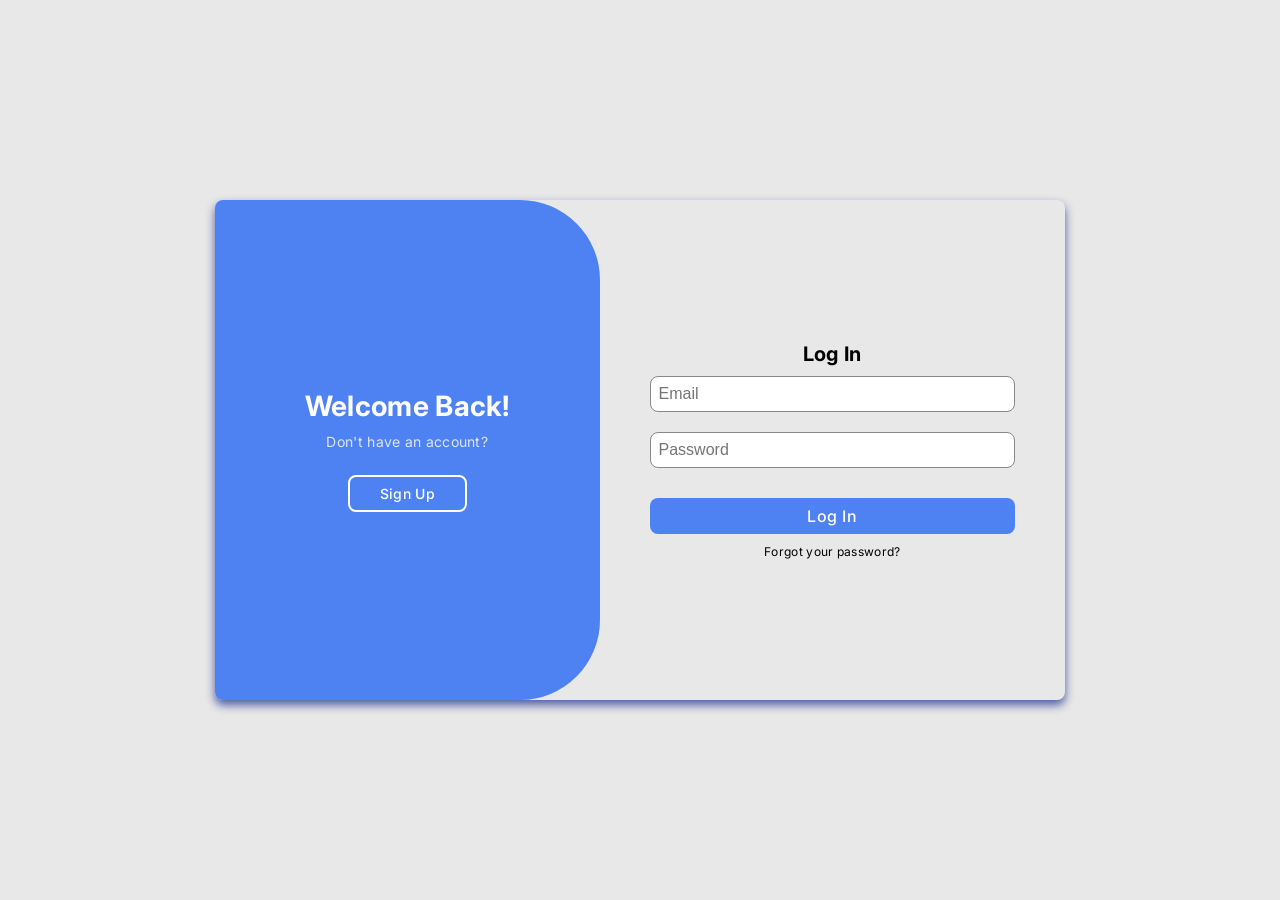
==== index.html @ c58253ab "feat: add login page and custom responsive scss Created a structured login view with dedicated style" ====
<!DOCTYPE html>
<html lang="en">
<head>
    <meta charset="UTF-8">
    <meta name="viewport" content="width=device-width, initial-scale=1.0">
    <title>10X CRM</title>
    <link rel="preconnect" href="https://fonts.googleapis.com">
    <link rel="preconnect" href="https://fonts.gstatic.com" crossorigin>
    <link href="https://fonts.googleapis.com/css2?family=Anton&family=Inter:ital,opsz,wght@0,14..32,100..900;1,14..32,100..900&family=Noto+Sans:ital,wght@0,100..900;1,100..900&family=Roboto+Mono:ital,wght@0,100..700;1,100..700&display=swap" rel="stylesheet">
    <link rel="stylesheet" href="css/style.css">
</head>
<body>
    <div class="login-container">
        <div class="signup-aside">
            <h2 class="aside-title">Welcome Back!</h2>
            <p class="aside-text">Don't have an account?</p>
            <a href="signup.html" class="register-btn">Sign Up</a>
        </div>

        <div class="login-main">
            <h1 class="login-title">Log In</h1>
            <form class="login">
                <input type="email" name="email" placeholder="Email" required>
                <input type="password" name="password" placeholder="Password" required>
                <button class="login-button" type="submit">Log In</button>
            </form>
            <p class="forgot-password"><a href="#">Forgot your password?</a></p>
        </div>
    </div>
</body>
</html>
---- css/style.css ----
html {
  font-size: 62.5%;
}

* {
  margin: 0;
  padding: 0;
  box-sizing: border-box;
}

a {
  text-decoration: none;
  color: inherit;
}

li {
  list-style: none;
}

body, button {
  font-family: "Inter", sans-serif;
  letter-spacing: 0.03em;
}

.login-title {
  font-size: 2rem;
  font-weight: 700;
}

body {
  display: flex;
  justify-content: center;
  align-items: center;
  min-height: 100vh;
  background-color: #e8e8e8;
  padding: 2rem;
}

.login-container {
  display: flex;
  flex-direction: row;
  max-width: 85rem;
  min-height: 50rem;
  align-items: stretch;
  border-radius: 0.8rem;
  box-shadow: 0px 5px 10px 0px rgba(0, 24, 129, 0.674);
  background-color: #e8e8e8;
  width: 100%;
}

.signup-aside {
  background-color: #4e82f3;
  color: #ffffff;
  flex: 1;
  display: flex;
  flex-direction: column;
  justify-content: center;
  align-items: center;
  padding: 4rem;
  text-align: center;
  border-top-right-radius: 8rem;
  border-bottom-right-radius: 8rem;
  border-bottom-left-radius: 0.8rem;
  border-top-left-radius: 0.8rem;
}
.signup-aside .aside-title {
  font-size: 2.8rem;
  font-weight: 700;
  margin-bottom: 1rem;
}
.signup-aside .aside-text {
  font-size: 1.4rem;
  opacity: 0.8;
  margin-bottom: 2.5rem;
}
.signup-aside .register-btn {
  color: #ffffff;
  border: 2px solid #ffffff;
  padding: 0.8rem 3rem;
  border-radius: 0.8rem;
  font-size: 1.4rem;
  font-weight: 500;
  transition: all 0.3s ease;
}
.signup-aside .register-btn:hover {
  background-color: #ffffff;
  color: #4e82f3;
}

.login-main {
  flex: 1.2;
  display: flex;
  flex-direction: column;
  align-items: center;
  justify-content: center;
  padding: 5rem;
}

.login-title {
  color: #000000;
  margin-bottom: 1rem;
}

.login {
  display: flex;
  flex-direction: column;
  row-gap: 2rem;
  width: 100%;
}

.login-button {
  background-color: #4e82f3;
  color: #ffffff;
  border: none;
  border-radius: 0.8rem;
  padding: 0.8rem 1.2rem;
  margin: 1rem 0;
  font-size: 1.6rem;
  font-weight: 500;
  cursor: pointer;
}

.login-button:hover {
  opacity: 0.9;
}

input {
  padding: 0.8rem;
  border: 1px solid #898989;
  border-radius: 0.8rem;
  font-size: 1.6rem;
  width: 100%;
}

.forgot-password {
  color: #000000;
  font-size: clamp(0.996rem, 0.938rem + 0.236vw, 1.2rem);
  cursor: pointer;
}

@media (max-width: 1200px) {
  body {
    padding: 1rem;
  }
  .login-container {
    flex-direction: column;
    max-width: 450px;
    min-height: auto;
  }
  .signup-aside {
    border-radius: 0.8rem 0.8rem 0 0;
    padding: 4rem 2rem;
  }
  .login-main {
    padding: 4rem 2rem;
  }
}

/*# sourceMappingURL=style.css.map */
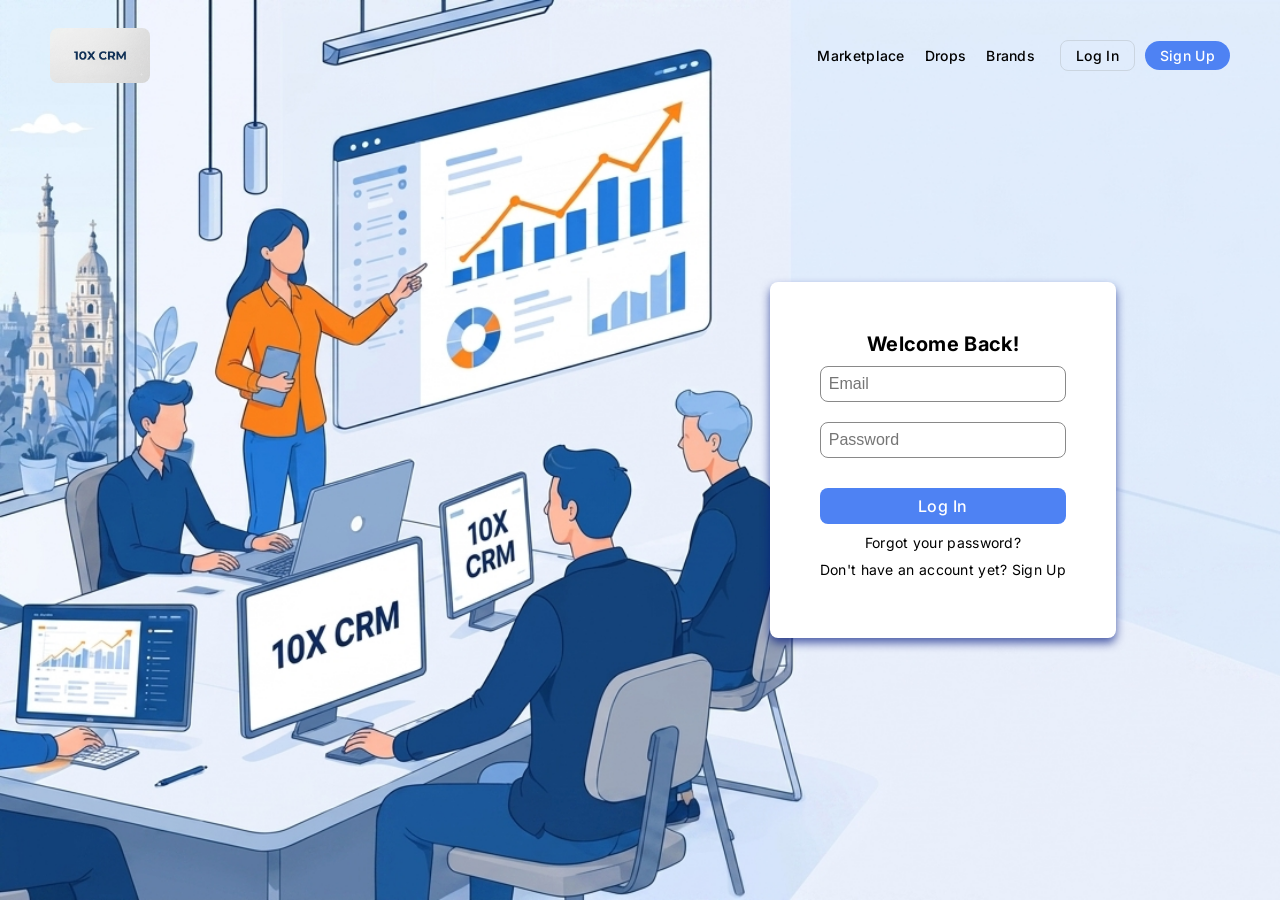
==== commit 5e8f1da5: "add background image, update login page styles, and refactor HTML structure for all three pages" ====
--- a/index.html
+++ b/index.html
@@ -10,22 +10,45 @@
     <link rel="stylesheet" href="css/style.css">
 </head>
 <body>
-    <div class="login-container">
-        <div class="signup-aside">
-            <h2 class="aside-title">Welcome Back!</h2>
-            <p class="aside-text">Don't have an account?</p>
-            <a href="signup.html" class="register-btn">Sign Up</a>
+
+    <!-- header section with logo and navigation menu -->
+
+    <header class="navbar">
+        <div class="nav-logo">
+            <a href="index.html">
+                <img src="assets/logo.png" alt="10X CRM Logo" class="logo">
+            </a>
         </div>
 
+        <nav class="nav-menu">
+            <ul class="nav-links">
+                <li><a href="#">Marketplace</a></li>
+                <li><a href="#">Drops</a></li>
+                <li><a href="#">Brands</a></li>
+            </ul>
+
+            <div class="nav-auth-buttons">
+                <a href="index.html" class="btn-login">Log In</a>
+                <a href="signup.html" class="btn-signup">Sign Up</a>
+            </div>
+        </nav>
+    </header>
+
+    <main class="main-content">
         <div class="login-main">
-            <h1 class="login-title">Log In</h1>
+            <h1 class="login-title">Welcome Back!</h1>
             <form class="login">
                 <input type="email" name="email" placeholder="Email" required>
                 <input type="password" name="password" placeholder="Password" required>
                 <button class="login-button" type="submit">Log In</button>
             </form>
-            <p class="forgot-password"><a href="#">Forgot your password?</a></p>
+            <p class="forgot-password">
+                <a href="forgot-password.html">Forgot your password?</a>
+            </p>
+            <p class="signup">
+                <a href="signup.html">Don't have an account yet? Sign Up</a>
+            </p>
         </div>
-    </div>
+    </main>
 </body>
 </html>
--- a/css/style.css
+++ b/css/style.css
@@ -28,75 +28,99 @@
 }
 
 body {
-  display: flex;
-  justify-content: center;
-  align-items: center;
   min-height: 100vh;
-  background-color: #e8e8e8;
+  background-color: #ffffff;
   padding: 2rem;
-}
-
-.login-container {
-  display: flex;
-  flex-direction: row;
-  max-width: 85rem;
-  min-height: 50rem;
-  align-items: stretch;
-  border-radius: 0.8rem;
-  box-shadow: 0px 5px 10px 0px rgba(0, 24, 129, 0.674);
-  background-color: #e8e8e8;
+  background-image: url("../assets/backgroundcrm.png");
+  background-repeat: no-repeat;
+  background-size: cover;
+}
+
+.logo {
+  width: 10rem;
+  border-radius: 0.8rem;
+  height: auto;
+  display: block;
+  margin-bottom: 0;
+}
+
+.navbar {
+  display: flex;
+  justify-content: space-between;
+  align-items: center;
   width: 100%;
-}
-
-.signup-aside {
+  padding: 0.8rem 3rem;
+}
+
+.nav-menu {
+  display: flex;
+  align-items: center;
+  gap: 2.5rem;
+}
+
+.nav-links {
+  display: flex;
+  align-items: center;
+  gap: 2rem;
+  margin: 0;
+  padding: 0;
+}
+
+.nav-links a {
+  color: #000000;
+  font-family: "Inter", sans-serif;
+  font-size: clamp(1.162rem, 1.095rem + 0.276vw, 1.4rem);
+  font-weight: 500;
+}
+
+.nav-links a:hover {
+  color: #4e82f3;
+}
+
+.nav-auth-buttons {
+  display: flex;
+  align-items: center;
+  gap: 1rem;
+}
+
+.btn-login {
+  padding: 0.6rem 1.5rem;
+  border: 1px solid #cbd5e0;
+  border-radius: 0.8rem;
+  color: #000000;
+  font-size: clamp(1.162rem, 1.095rem + 0.276vw, 1.4rem);
+  font-weight: 500;
+}
+
+.btn-signup {
+  padding: 0.6rem 1.5rem;
   background-color: #4e82f3;
-  color: #ffffff;
-  flex: 1;
-  display: flex;
-  flex-direction: column;
-  justify-content: center;
-  align-items: center;
-  padding: 4rem;
-  text-align: center;
-  border-top-right-radius: 8rem;
-  border-bottom-right-radius: 8rem;
-  border-bottom-left-radius: 0.8rem;
-  border-top-left-radius: 0.8rem;
-}
-.signup-aside .aside-title {
-  font-size: 2.8rem;
-  font-weight: 700;
-  margin-bottom: 1rem;
-}
-.signup-aside .aside-text {
-  font-size: 1.4rem;
-  opacity: 0.8;
-  margin-bottom: 2.5rem;
-}
-.signup-aside .register-btn {
-  color: #ffffff;
-  border: 2px solid #ffffff;
-  padding: 0.8rem 3rem;
-  border-radius: 0.8rem;
-  font-size: 1.4rem;
-  font-weight: 500;
-  transition: all 0.3s ease;
-}
-.signup-aside .register-btn:hover {
+  color: #FFFFFF;
+  border-radius: 8rem;
+  font-family: "Inter", sans-serif;
+  font-size: clamp(1.162rem, 1.095rem + 0.276vw, 1.4rem);
+  font-weight: 500;
+}
+
+.login-main {
   background-color: #ffffff;
-  color: #4e82f3;
-}
-
-.login-main {
-  flex: 1.2;
   display: flex;
   flex-direction: column;
   align-items: center;
   justify-content: center;
   padding: 5rem;
+  margin: 10rem;
+  position: absolute;
+  right: 5%;
+  top: 40%;
+  transform: translateY(-50%);
+  border-radius: 0.8rem;
+  box-shadow: 0px 5px 10px 0px rgba(0, 24, 129, 0.674);
 }
 
 .login-title {
+  font-size: 2rem;
+  font-weight: 700;
   color: #000000;
   margin-bottom: 1rem;
 }
@@ -132,27 +156,44 @@
   width: 100%;
 }
 
-.forgot-password {
-  color: #000000;
-  font-size: clamp(0.996rem, 0.938rem + 0.236vw, 1.2rem);
+.forgot-password, .signup {
+  color: #000000;
+  font-size: clamp(1.162rem, 1.095rem + 0.276vw, 1.4rem);
   cursor: pointer;
+  margin-bottom: 1rem;
 }
 
 @media (max-width: 1200px) {
   body {
     padding: 1rem;
   }
-  .login-container {
+  .navbar {
+    padding: 1rem 0.5rem;
     flex-direction: column;
-    max-width: 450px;
-    min-height: auto;
-  }
-  .signup-aside {
-    border-radius: 0.8rem 0.8rem 0 0;
-    padding: 4rem 2rem;
-  }
-  .login-main {
-    padding: 4rem 2rem;
+    gap: 1.5rem;
+  }
+  .logo {
+    width: 7rem;
+  }
+  .nav-menu {
+    flex-wrap: wrap;
+    gap: 1rem;
+    justify-content: center;
+  }
+  .nav-links {
+    gap: 1rem;
+    flex-wrap: wrap;
+    justify-content: center;
+  }
+  .nav-links a {
+    font-size: 0.85rem;
+  }
+  .nav-auth-buttons {
+    gap: 0.5rem;
+  }
+  .btn-login, .btn-signup {
+    padding: 0.5rem 1rem;
+    font-size: 0.85rem;
   }
 }
 
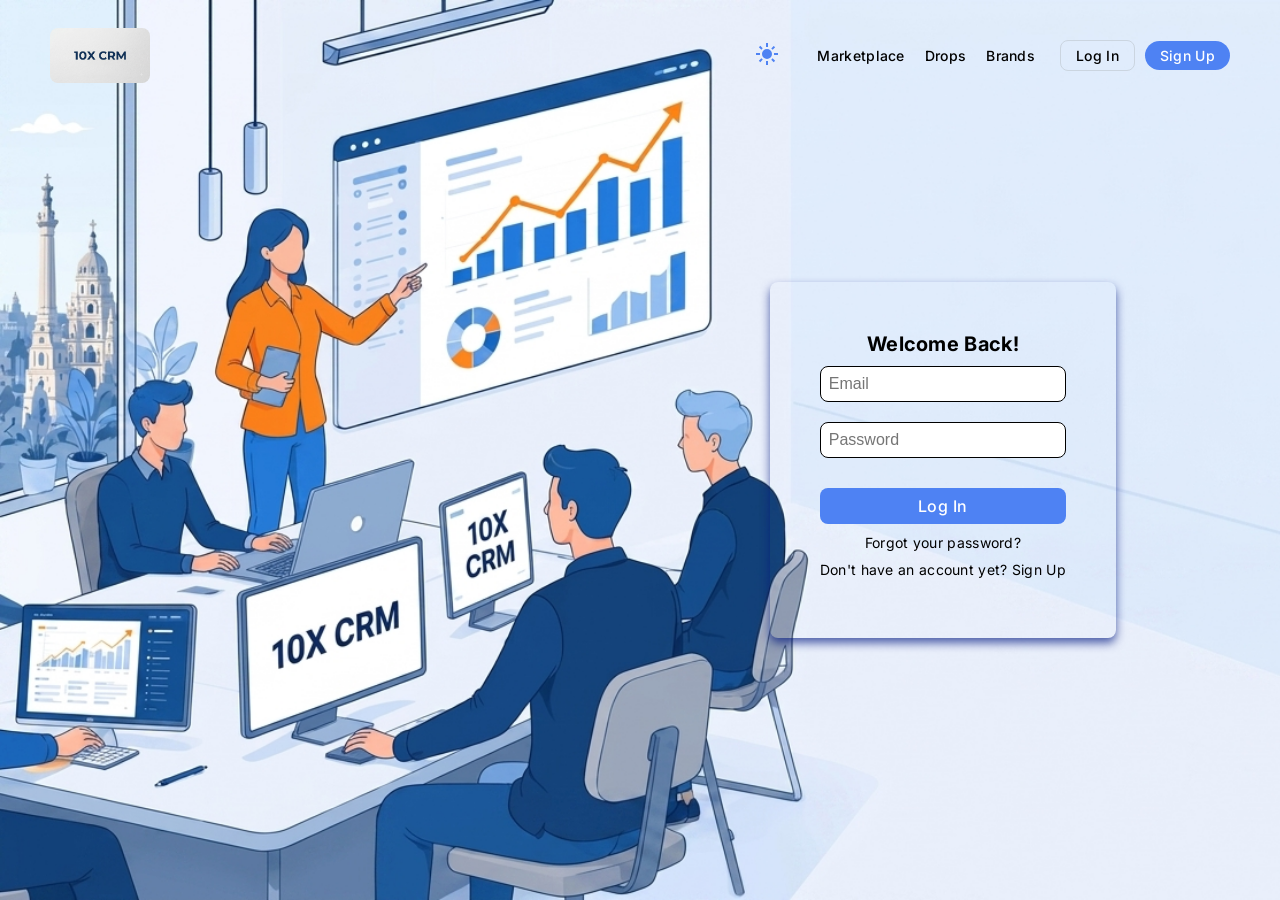
==== commit c4e08bfe: "feat:create function for dark theme, change color variables and login.scss styles" ====
--- a/index.html
+++ b/index.html
@@ -21,6 +21,10 @@
         </div>
 
         <nav class="nav-menu">
+            <button id="theme-switch">
+            <svg xmlns="http://www.w3.org/2000/svg" height="24px" viewBox="0 -960 960 960" width="24px" fill="#1f1f1f"><path d="M338.5-338.5Q280-397 280-480t58.5-141.5Q397-680 480-680t141.5 58.5Q680-563 680-480t-58.5 141.5Q563-280 480-280t-141.5-58.5ZM200-440H40v-80h160v80Zm720 0H760v-80h160v80ZM440-760v-160h80v160h-80Zm0 720v-160h80v160h-80ZM256-650l-101-97 57-59 96 100-52 56Zm492 496-97-101 53-55 101 97-57 59Zm-98-550 97-101 59 57-100 96-56-52ZM154-212l101-97 55 53-97 101-59-57Z"/></svg>
+            <svg xmlns="http://www.w3.org/2000/svg" height="24px" viewBox="0 -960 960 960" width="24px" fill="#1f1f1f"><path d="M600-640 480-760l120-120 120 120-120 120Zm200 120-80-80 80-80 80 80-80 80ZM483-80q-84 0-157.5-32t-128-86.5Q143-253 111-326.5T79-484q0-146 93-257.5T409-880q-18 99 11 193.5T520-521q71 71 165.5 100T879-410q-26 144-138 237T483-80Z"/></svg>
+            </button>
             <ul class="nav-links">
                 <li><a href="#">Marketplace</a></li>
                 <li><a href="#">Drops</a></li>
@@ -50,5 +54,9 @@
             </p>
         </div>
     </main>
+
+
+    <!-- script for dark mode -->
+    <script src="js/darkmode.js"></script>
 </body>
 </html>
--- a/css/style.css
+++ b/css/style.css
@@ -1,3 +1,27 @@
+:root {
+  --bg-main: #ffffff;
+  --bg-primary: #282828;
+  --bg-secondary: #202020;
+  --text-primary: #000000;
+  --text-secondary: #898989;
+  --active: #FFFFFF;
+  --inactive: #898989;
+  --error: #ED4337;
+  --success: #10B981;
+  --button-primary: #4e82f3;
+  --button-secondary: #9babce;
+}
+
+.darkmode {
+  --bg-main: #383838;
+  --text-primary: #929292;
+  --text-secondary: #b4b4b4;
+  --active: #FFFFFF;
+  --inactive: #898989;
+  --button-primary: #4e82f3;
+  --button-secondary: #9babce;
+}
+
 html {
   font-size: 62.5%;
 }
@@ -27,9 +51,34 @@
   font-weight: 700;
 }
 
+#theme-switch {
+  width: 5rem;
+  height: 5rem;
+  background-color: transparent;
+  cursor: pointer;
+  border-radius: 50%;
+  border: none;
+}
+
+#theme-switch svg {
+  fill: var(--button-primary);
+}
+
+#theme-switch svg:last-child {
+  display: none;
+}
+
+.darkmode #theme-switch svg:first-child {
+  display: none;
+}
+
+.darkmode #theme-switch svg:last-child {
+  display: block;
+}
+
 body {
   min-height: 100vh;
-  background-color: #ffffff;
+  background-color: var(--bg-main);
   padding: 2rem;
   background-image: url("../assets/backgroundcrm.png");
   background-repeat: no-repeat;
@@ -67,14 +116,14 @@
 }
 
 .nav-links a {
-  color: #000000;
+  color: var(--text-primary);
   font-family: "Inter", sans-serif;
   font-size: clamp(1.162rem, 1.095rem + 0.276vw, 1.4rem);
   font-weight: 500;
 }
 
 .nav-links a:hover {
-  color: #4e82f3;
+  color: var(--button-primary);
 }
 
 .nav-auth-buttons {
@@ -87,23 +136,23 @@
   padding: 0.6rem 1.5rem;
   border: 1px solid #cbd5e0;
   border-radius: 0.8rem;
-  color: #000000;
+  color: var(--text-primary);
   font-size: clamp(1.162rem, 1.095rem + 0.276vw, 1.4rem);
   font-weight: 500;
 }
 
 .btn-signup {
   padding: 0.6rem 1.5rem;
-  background-color: #4e82f3;
-  color: #FFFFFF;
+  background-color: var(--button-primary);
   border-radius: 8rem;
   font-family: "Inter", sans-serif;
   font-size: clamp(1.162rem, 1.095rem + 0.276vw, 1.4rem);
   font-weight: 500;
+  color: var(--active);
 }
 
 .login-main {
-  background-color: #ffffff;
+  color: var(--text-primary);
   display: flex;
   flex-direction: column;
   align-items: center;
@@ -121,8 +170,8 @@
 .login-title {
   font-size: 2rem;
   font-weight: 700;
-  color: #000000;
   margin-bottom: 1rem;
+  color: var(--text-primary);
 }
 
 .login {
@@ -133,8 +182,7 @@
 }
 
 .login-button {
-  background-color: #4e82f3;
-  color: #ffffff;
+  background-color: var(--button-primary);
   border: none;
   border-radius: 0.8rem;
   padding: 0.8rem 1.2rem;
@@ -142,6 +190,7 @@
   font-size: 1.6rem;
   font-weight: 500;
   cursor: pointer;
+  color: #ffffff;
 }
 
 .login-button:hover {
@@ -150,14 +199,16 @@
 
 input {
   padding: 0.8rem;
-  border: 1px solid #898989;
+  border: 1px solid #000000;
   border-radius: 0.8rem;
   font-size: 1.6rem;
   width: 100%;
+  color: var(--text-primary);
+  background-color: var(--bg-main);
 }
 
 .forgot-password, .signup {
-  color: #000000;
+  color: var(--text-primary);
   font-size: clamp(1.162rem, 1.095rem + 0.276vw, 1.4rem);
   cursor: pointer;
   margin-bottom: 1rem;
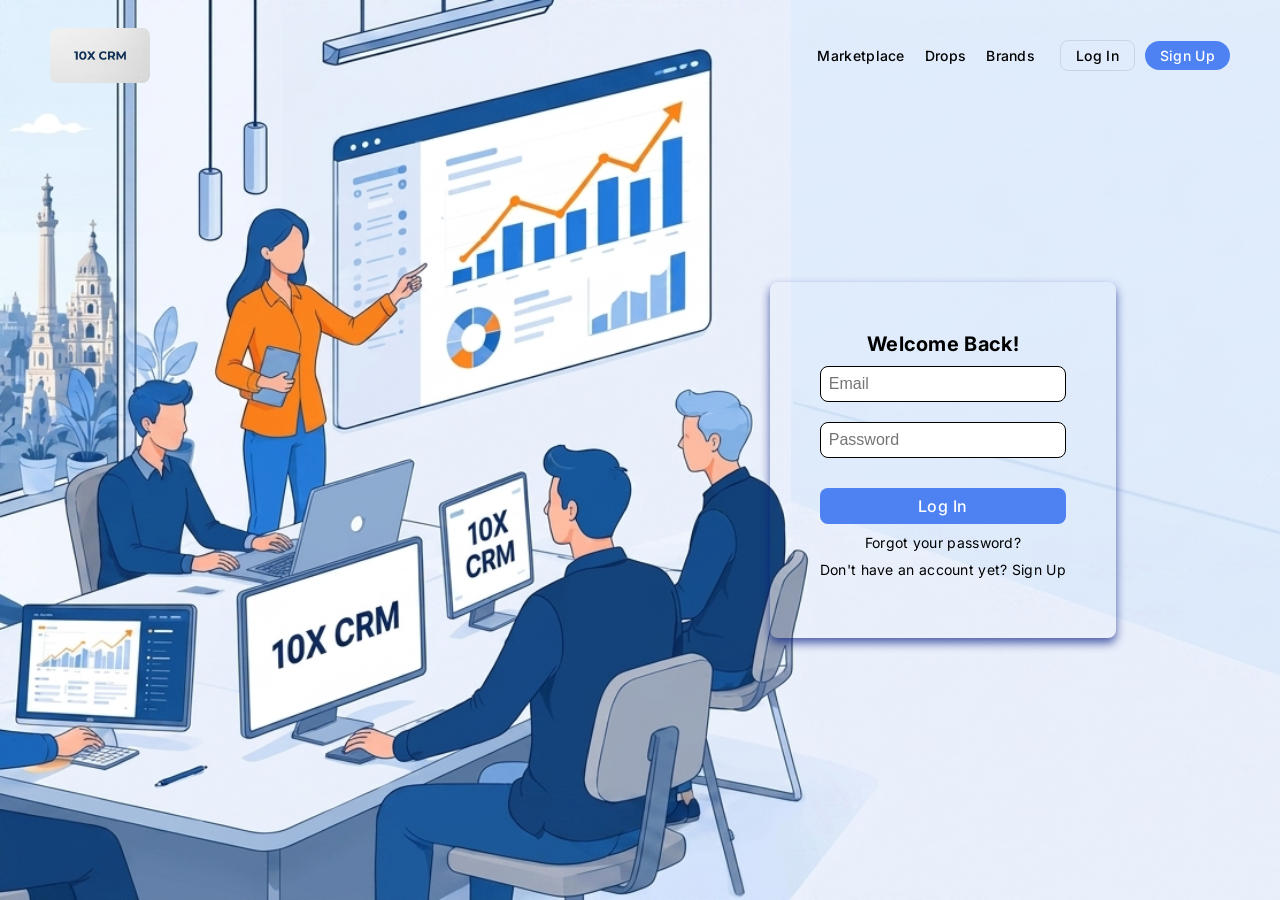
==== commit 7b778c5e: "refactor: isolate login page background styling using body class" ====
--- a/index.html
+++ b/index.html
@@ -9,7 +9,7 @@
     <link href="https://fonts.googleapis.com/css2?family=Anton&family=Inter:ital,opsz,wght@0,14..32,100..900;1,14..32,100..900&family=Noto+Sans:ital,wght@0,100..900;1,100..900&family=Roboto+Mono:ital,wght@0,100..700;1,100..700&display=swap" rel="stylesheet">
     <link rel="stylesheet" href="css/style.css">
 </head>
-<body>
+<body class="section-wrapper">
 
     <!-- header section with logo and navigation menu -->
 
@@ -21,10 +21,6 @@
         </div>
 
         <nav class="nav-menu">
-            <button id="theme-switch">
-            <svg xmlns="http://www.w3.org/2000/svg" height="24px" viewBox="0 -960 960 960" width="24px" fill="#1f1f1f"><path d="M338.5-338.5Q280-397 280-480t58.5-141.5Q397-680 480-680t141.5 58.5Q680-563 680-480t-58.5 141.5Q563-280 480-280t-141.5-58.5ZM200-440H40v-80h160v80Zm720 0H760v-80h160v80ZM440-760v-160h80v160h-80Zm0 720v-160h80v160h-80ZM256-650l-101-97 57-59 96 100-52 56Zm492 496-97-101 53-55 101 97-57 59Zm-98-550 97-101 59 57-100 96-56-52ZM154-212l101-97 55 53-97 101-59-57Z"/></svg>
-            <svg xmlns="http://www.w3.org/2000/svg" height="24px" viewBox="0 -960 960 960" width="24px" fill="#1f1f1f"><path d="M600-640 480-760l120-120 120 120-120 120Zm200 120-80-80 80-80 80 80-80 80ZM483-80q-84 0-157.5-32t-128-86.5Q143-253 111-326.5T79-484q0-146 93-257.5T409-880q-18 99 11 193.5T520-521q71 71 165.5 100T879-410q-26 144-138 237T483-80Z"/></svg>
-            </button>
             <ul class="nav-links">
                 <li><a href="#">Marketplace</a></li>
                 <li><a href="#">Drops</a></li>
@@ -55,8 +51,5 @@
         </div>
     </main>
 
-
-    <!-- script for dark mode -->
-    <script src="js/darkmode.js"></script>
 </body>
 </html>
--- a/css/style.css
+++ b/css/style.css
@@ -12,7 +12,7 @@
   --button-secondary: #9babce;
 }
 
-.darkmode {
+.crm__theme {
   --bg-main: #383838;
   --text-primary: #929292;
   --text-secondary: #b4b4b4;
@@ -68,11 +68,11 @@
   display: none;
 }
 
-.darkmode #theme-switch svg:first-child {
+.crm__theme #theme-switch svg:first-child {
   display: none;
 }
 
-.darkmode #theme-switch svg:last-child {
+.crm__theme #theme-switch svg:last-child {
   display: block;
 }
 
@@ -80,7 +80,11 @@
   min-height: 100vh;
   background-color: var(--bg-main);
   padding: 2rem;
-  background-image: url("../assets/backgroundcrm.png");
+}
+
+.section-wrapper {
+  min-height: 100vh;
+  background-image: url(../assets/backgroundcrm.png);
   background-repeat: no-repeat;
   background-size: cover;
 }
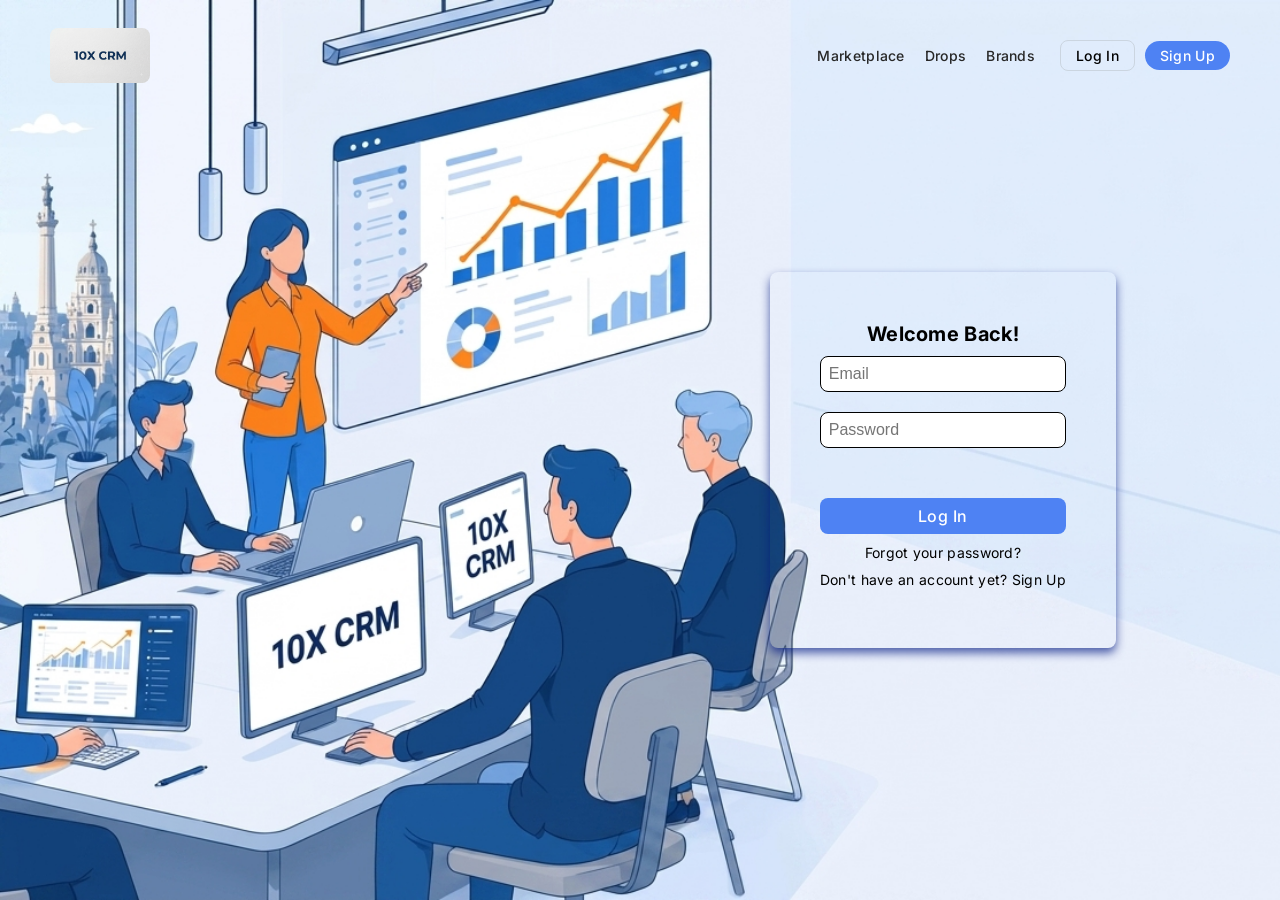
==== commit 8d60e56a: "feat(auth): add user authentication and route guard logic" ====
--- a/index.html
+++ b/index.html
@@ -38,8 +38,9 @@
         <div class="login-main">
             <h1 class="login-title">Welcome Back!</h1>
             <form class="login">
-                <input type="email" name="email" placeholder="Email" required>
-                <input type="password" name="password" placeholder="Password" required>
+                <input id= "emailInput" type="email" name="email" placeholder="Email">
+                <input id= "passwordInput" type="password" name="password" placeholder="Password">
+                <p id="errorMessage"></p>
                 <button class="login-button" type="submit">Log In</button>
             </form>
             <p class="forgot-password">
@@ -51,5 +52,7 @@
         </div>
     </main>
 
+    <script src="guard.js"></script>
+    <script src="./js/auth.js"></script>
 </body>
 </html>
--- a/css/style.css
+++ b/css/style.css
@@ -3,23 +3,27 @@
   --bg-primary: #282828;
   --bg-secondary: #202020;
   --text-primary: #000000;
-  --text-secondary: #898989;
+  --text-secondary: #272727;
   --active: #FFFFFF;
   --inactive: #898989;
   --error: #ED4337;
   --success: #10B981;
   --button-primary: #4e82f3;
   --button-secondary: #9babce;
+  --card: #d5c3ff;
 }
 
 .crm__theme {
-  --bg-main: #383838;
+  --bg-main: #232323ec;
   --text-primary: #929292;
-  --text-secondary: #b4b4b4;
+  --text-secondary: #ffffff;
   --active: #FFFFFF;
   --inactive: #898989;
   --button-primary: #4e82f3;
   --button-secondary: #9babce;
+  --error: #ED4337;
+  --success: #10B981;
+  --card: #29203e;
 }
 
 html {
@@ -76,6 +80,30 @@
   display: block;
 }
 
+.search {
+  display: flex;
+  align-items: center;
+  gap: 1rem;
+}
+
+.search input {
+  border-radius: 2rem;
+  border: 1px solid var(--text-secondary);
+  cursor: pointer;
+}
+.search input:hover {
+  border: 1px solid var(--button-primary);
+}
+
+.search button {
+  cursor: pointer;
+  border: none;
+  background-color: transparent;
+}
+.search button svg:hover {
+  fill: var(--text-primary);
+}
+
 body {
   min-height: 100vh;
   background-color: var(--bg-main);
@@ -120,7 +148,7 @@
 }
 
 .nav-links a {
-  color: var(--text-primary);
+  color: var(--text-secondary);
   font-family: "Inter", sans-serif;
   font-size: clamp(1.162rem, 1.095rem + 0.276vw, 1.4rem);
   font-weight: 500;
@@ -218,6 +246,12 @@
   margin-bottom: 1rem;
 }
 
+#error-message {
+  color: #ED4337;
+  font-size: 1.6rem;
+  display: none;
+}
+
 @media (max-width: 1200px) {
   body {
     padding: 1rem;
@@ -251,5 +285,220 @@
     font-size: 0.85rem;
   }
 }
+.app-layout {
+  display: grid;
+  grid-template-areas: "header header" "aside main";
+  grid-template-columns: 24rem 1fr;
+  grid-template-rows: auto 1fr;
+  min-height: 100vh;
+  margin: 0;
+  overflow: hidden;
+  background-color: #efefef;
+}
+
+.main-aside {
+  grid-area: aside;
+  max-width: 24rem;
+  height: 100%;
+  display: flex;
+  flex-direction: column;
+  margin-right: 1rem;
+  box-shadow: 0px 5px 10px 0px rgba(136, 136, 136, 0.674);
+  overflow-y: auto;
+}
+
+.dashboard {
+  border-radius: 3rem;
+  border-bottom: 1px solid var(--text-secondary);
+  position: sticky;
+  grid-area: header;
+  width: 100%;
+  background-color: #e2e2e2;
+}
+
+.sidebar {
+  display: flex;
+  flex-direction: column;
+  row-gap: 1.5rem;
+  height: 100%;
+  padding-top: 1rem;
+}
+
+.aside-links {
+  display: flex;
+  flex-direction: row;
+}
+
+.aside-links a {
+  display: flex;
+  align-items: center;
+  gap: 1rem;
+  width: 100%;
+  padding: 0.85rem 2rem;
+  border-radius: 0.8rem;
+  font-weight: 500;
+  transition: background-color 0.15s ease;
+}
+
+.aside-links a:hover {
+  background-color: var(--button-primary);
+  color: var(--bg-main);
+}
+
+.aside-links a:hover svg {
+  fill: var(--bg-main);
+}
+
+.profile {
+  display: flex;
+  align-items: center;
+  gap: 1rem;
+  padding: 0rem 2rem;
+  margin-top: 3rem;
+  margin-bottom: 1rem;
+}
+
+.profile img {
+  width: 5rem;
+  height: 5rem;
+  margin-right: 1rem;
+}
+
+.logout-btn {
+  background-color: var(--button-primary);
+  border: none;
+  border-radius: 0.8rem;
+  padding: 0.8rem 1.2rem;
+  margin: auto 1rem 1rem 1rem;
+  font-size: 1.6rem;
+  font-weight: 500;
+  cursor: pointer;
+  color: var(--bg-main);
+  text-align: center;
+  width: auto;
+}
+
+.dashboard-content {
+  padding: 1.5rem;
+  display: grid;
+  gap: 6rem;
+  align-items: start;
+  align-content: center;
+}
+
+.page-hero {
+  display: flex;
+  justify-content: space-between;
+}
+
+.stats-grid {
+  display: grid;
+  grid-template-columns: repeat(4, minmax(0, 1fr));
+  gap: 1rem;
+}
+
+.stat-card {
+  padding: 1rem 1.5rem;
+  background-color: var(--card);
+  border-radius: 1.5rem;
+  display: grid;
+  gap: 3rem;
+  height: fit-content;
+  box-shadow: 0 4px 6px -1px rgba(0, 0, 0, 0.1);
+}
+.stat-card .stat-title {
+  font-size: clamp(0.996rem, 0.938rem + 0.236vw, 1.2rem);
+  font-weight: 500;
+  color: var(--text-primary);
+}
+.stat-card .stat-value {
+  font-size: 2rem;
+  font-weight: 700;
+  color: var(--button-primary);
+  margin: 0;
+}
+
+.panel {
+  padding: 1.5rem;
+  background-color: #d5c3ff;
+  border-radius: 2rem;
+  box-shadow: 0 4px 6px -1px rgba(0, 0, 0, 0.1);
+}
+
+.dashboard-grid {
+  display: grid;
+  grid-template-columns: 1fr 1fr;
+  gap: 1rem;
+}
+
+.card-title {
+  font-size: 1.6rem;
+  font-weight: 600;
+  margin: 0 0 1.25rem;
+}
+
+.pipeline-item {
+  display: grid;
+  gap: 0.4rem;
+  margin-bottom: 0.85rem;
+}
+.pipeline-item:last-child {
+  margin-bottom: 0;
+}
+
+.pipeline-info {
+  display: flex;
+  justify-content: space-between;
+}
+
+.progress-bar {
+  width: 100%;
+  border-radius: 50%;
+  overflow: hidden;
+  height: 1.2rem;
+}
+
+.progress-fill {
+  height: 100%;
+  border-radius: inherit;
+  background-color: #8b5cf6;
+  width: 0%;
+}
+
+.table-responsive {
+  width: 100%;
+  overflow-x: auto;
+}
+
+.clients-table {
+  width: 100%;
+  border-collapse: collapse;
+  text-align: left;
+}
+.clients-table th {
+  color: var(--text-soft);
+  font-weight: 500;
+  font-size: clamp(0.996rem, 0.938rem + 0.236vw, 1.2rem);
+  padding-bottom: 1rem;
+  border-bottom: 1px solid var(--bg-secondary);
+}
+.clients-table td {
+  padding: 0.9rem 0;
+  font-size: clamp(0.996rem, 0.938rem + 0.236vw, 1.2rem);
+  border-bottom: 1px solid var(--bg-secondary);
+}
+.clients-table tbody tr:last-child td {
+  border-bottom: none;
+}
+
+.badge {
+  background-color: var(--primary);
+  color: #ffffff;
+  padding: 0.2rem 0.6rem;
+  border-radius: 50%;
+  font-size: clamp(0.996rem, 0.938rem + 0.236vw, 1.2rem);
+  font-weight: 500;
+  display: inline-block;
+}
 
 /*# sourceMappingURL=style.css.map */
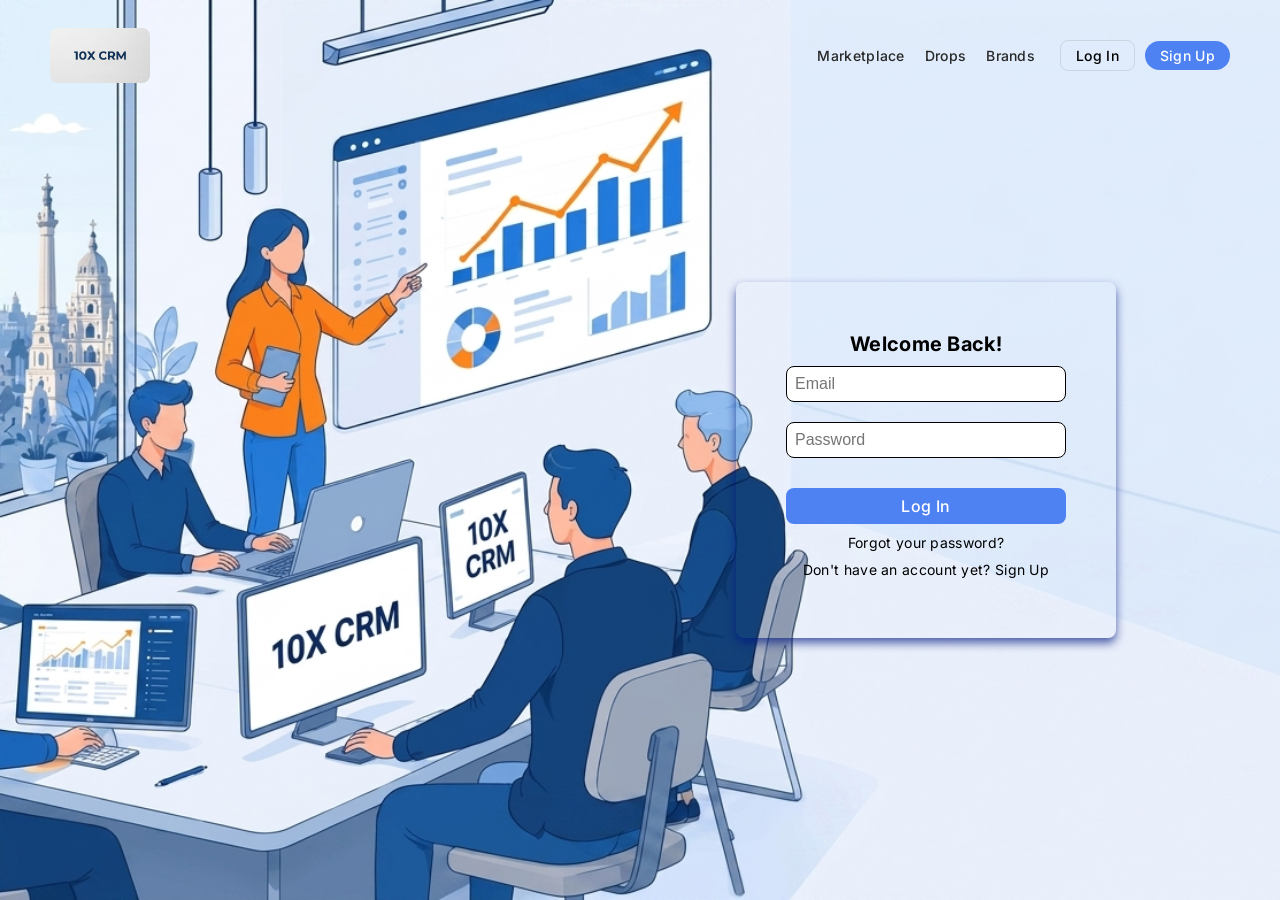
==== commit cca585dd: "fix:edit js files, for signup and login forms, delete url" ====
--- a/index.html
+++ b/index.html
@@ -52,7 +52,7 @@
         </div>
     </main>
 
-    <script src="guard.js"></script>
+    <script src="./js/guard.js"></script>
     <script src="./js/auth.js"></script>
 </body>
 </html>
--- a/css/style.css
+++ b/css/style.css
@@ -184,6 +184,7 @@
 }
 
 .login-main {
+  width: 38rem;
   color: var(--text-primary);
   display: flex;
   flex-direction: column;
@@ -246,8 +247,20 @@
   margin-bottom: 1rem;
 }
 
-#error-message {
-  color: #ED4337;
+.error-message {
+  color: var(--error);
+  font-size: clamp(1.162rem, 1.095rem + 0.276vw, 1.4rem);
+  display: none;
+}
+
+#errorMessage {
+  color: var(--error);
+  font-size: 1.6rem;
+  display: none;
+}
+
+.successMessage {
+  color: var(--success);
   font-size: 1.6rem;
   display: none;
 }
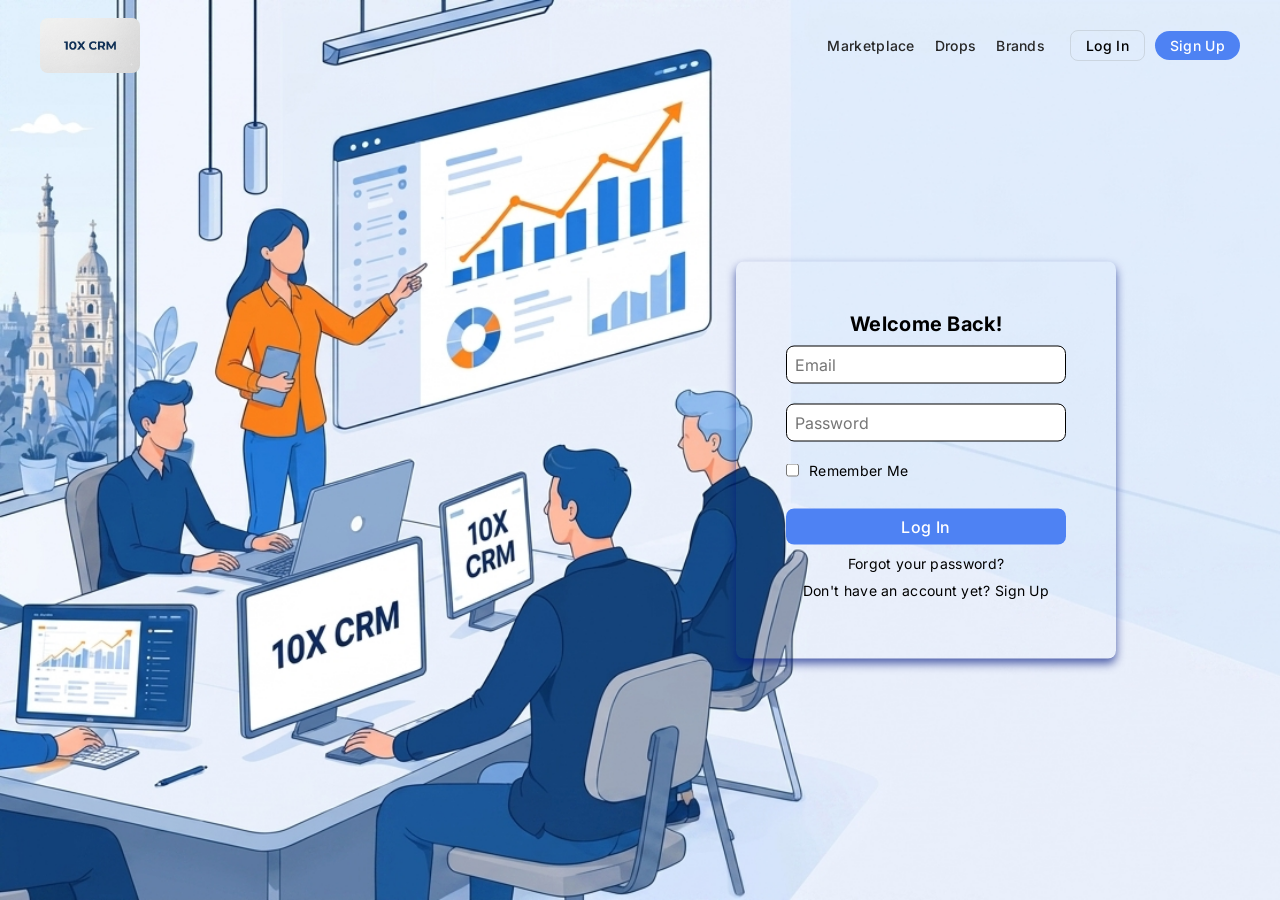
==== commit 4dae505c: "feat: add remember me for login page, with its functions, edit auth.js" ====
--- a/index.html
+++ b/index.html
@@ -41,6 +41,10 @@
                 <input id= "emailInput" type="email" name="email" placeholder="Email">
                 <input id= "passwordInput" type="password" name="password" placeholder="Password">
                 <p id="errorMessage"></p>
+                <div class="rememberme">
+                    <input type="checkbox" id="rememberMe">
+                    <label for="rememberMe">Remember Me</label>
+                </div>
                 <button class="login-button" type="submit">Log In</button>
             </form>
             <p class="forgot-password">
--- a/css/style.css
+++ b/css/style.css
@@ -28,6 +28,14 @@
 
 html {
   font-size: 62.5%;
+  font-family: "Inter", sans-serif;
+}
+
+input,
+textarea,
+select,
+button {
+  font-family: inherit;
 }
 
 * {
@@ -80,34 +88,45 @@
   display: block;
 }
 
-.search {
-  display: flex;
-  align-items: center;
-  gap: 1rem;
-}
-
-.search input {
+.search-box {
+  position: relative;
+  width: 100%;
+  max-width: 30rem;
+}
+.search-box .search-icon {
+  position: absolute;
+  left: 1.4rem;
+  top: 50%;
+  transform: translateY(-50%);
+  color: #94a3b8;
+  pointer-events: none;
+}
+.search-box input {
+  width: 100%;
+  padding: 1rem 1.4rem 1rem 3.8rem;
+  border: 1px solid #cbd5e1;
   border-radius: 2rem;
-  border: 1px solid var(--text-secondary);
-  cursor: pointer;
-}
-.search input:hover {
-  border: 1px solid var(--button-primary);
-}
-
-.search button {
-  cursor: pointer;
-  border: none;
-  background-color: transparent;
-}
-.search button svg:hover {
-  fill: var(--text-primary);
+  font-size: clamp(1.162rem, 1.095rem + 0.276vw, 1.4rem);
+  background-color: var --bg-main;
+  outline: none;
+  color: #334155;
+  transition: border-color 0.2s, box-shadow 0.2s;
+}
+.search-box input:hover {
+  border-color: #3b82f6;
+}
+.search-box input:focus {
+  border-color: #3b82f6;
+  box-shadow: 0 0 0 2px rgba(59, 130, 246, 0.1);
+}
+.search-box input::placeholder {
+  color: #94a3b8;
 }
 
 body {
   min-height: 100vh;
   background-color: var(--bg-main);
-  padding: 2rem;
+  padding: 1rem;
 }
 
 .section-wrapper {
@@ -149,7 +168,6 @@
 
 .nav-links a {
   color: var(--text-secondary);
-  font-family: "Inter", sans-serif;
   font-size: clamp(1.162rem, 1.095rem + 0.276vw, 1.4rem);
   font-weight: 500;
 }
@@ -177,7 +195,6 @@
   padding: 0.6rem 1.5rem;
   background-color: var(--button-primary);
   border-radius: 8rem;
-  font-family: "Inter", sans-serif;
   font-size: clamp(1.162rem, 1.095rem + 0.276vw, 1.4rem);
   font-weight: 500;
   color: var(--active);
@@ -263,6 +280,17 @@
   color: var(--success);
   font-size: 1.6rem;
   display: none;
+}
+
+.rememberme {
+  display: flex;
+  align-items: center;
+  gap: 1rem;
+  width: fit-content;
+}
+.rememberme label {
+  white-space: nowrap;
+  font-size: clamp(1.162rem, 1.095rem + 0.276vw, 1.4rem);
 }
 
 @media (max-width: 1200px) {
@@ -300,41 +328,48 @@
 }
 .app-layout {
   display: grid;
-  grid-template-areas: "header header" "aside main";
+  grid-template-areas: "header header" "aside main" "footer footer";
   grid-template-columns: 24rem 1fr;
-  grid-template-rows: auto 1fr;
+  grid-template-rows: auto 1fr auto;
   min-height: 100vh;
-  margin: 0;
-  overflow: hidden;
   background-color: #efefef;
+}
+
+.dashboard {
+  grid-area: header;
+  height: 8rem;
+  position: fixed;
+  top: 0;
+  left: 0;
+  right: 0;
+  border-radius: 0 0 3rem 3rem;
+  border-bottom: 1px solid var(--text-secondary);
+  grid-area: header;
+  width: 100%;
+  background-color: #e2e2e2;
+  z-index: 1;
 }
 
 .main-aside {
   grid-area: aside;
-  max-width: 24rem;
-  height: 100%;
+  width: 24rem;
+  position: fixed;
+  top: 8rem;
+  height: calc(100vh - 8rem);
+  overflow-y: auto;
   display: flex;
   flex-direction: column;
   margin-right: 1rem;
   box-shadow: 0px 5px 10px 0px rgba(136, 136, 136, 0.674);
-  overflow-y: auto;
-}
-
-.dashboard {
-  border-radius: 3rem;
-  border-bottom: 1px solid var(--text-secondary);
-  position: sticky;
-  grid-area: header;
-  width: 100%;
-  background-color: #e2e2e2;
 }
 
 .sidebar {
   display: flex;
   flex-direction: column;
+  justify-content: space-between;
   row-gap: 1.5rem;
   height: 100%;
-  padding-top: 1rem;
+  margin-top: 1rem;
 }
 
 .aside-links {
@@ -377,12 +412,30 @@
   margin-right: 1rem;
 }
 
+.info {
+  min-width: 0;
+  flex: 1;
+}
+.info h2 {
+  font-size: clamp(1.162rem, 1.095rem + 0.276vw, 1.4rem);
+  white-space: nowrap;
+  overflow: hidden;
+  text-overflow: ellipsis;
+}
+.info p {
+  font-size: clamp(0.996rem, 0.938rem + 0.236vw, 1.2rem);
+  color: #666666;
+  white-space: nowrap;
+  overflow: hidden;
+  text-overflow: ellipsis;
+}
+
 .logout-btn {
   background-color: var(--button-primary);
   border: none;
   border-radius: 0.8rem;
   padding: 0.8rem 1.2rem;
-  margin: auto 1rem 1rem 1rem;
+  margin: 1rem;
   font-size: 1.6rem;
   font-weight: 500;
   cursor: pointer;
@@ -392,16 +445,28 @@
 }
 
 .dashboard-content {
+  display: grid;
+  grid-area: main;
   padding: 1.5rem;
-  display: grid;
   gap: 6rem;
   align-items: start;
   align-content: center;
-}
-
-.page-hero {
+  margin-top: 6rem;
+}
+
+.welcome-clock {
   display: flex;
   justify-content: space-between;
+}
+
+#welcomeText {
+  font-size: 2rem;
+  font-weight: 700;
+}
+
+#liveClock {
+  font-size: 1.6rem;
+  font-weight: 700;
 }
 
 .stats-grid {
@@ -466,16 +531,17 @@
 
 .progress-bar {
   width: 100%;
-  border-radius: 50%;
+  height: 0.8rem;
+  background-color: #f0f0f0;
+  border-radius: 0.4rem;
   overflow: hidden;
-  height: 1.2rem;
 }
 
 .progress-fill {
   height: 100%;
-  border-radius: inherit;
-  background-color: #8b5cf6;
+  background-color: #ffa5b9;
   width: 0%;
+  transition: width 0.4s ease;
 }
 
 .table-responsive {
@@ -493,12 +559,10 @@
   font-weight: 500;
   font-size: clamp(0.996rem, 0.938rem + 0.236vw, 1.2rem);
   padding-bottom: 1rem;
-  border-bottom: 1px solid var(--bg-secondary);
 }
 .clients-table td {
   padding: 0.9rem 0;
   font-size: clamp(0.996rem, 0.938rem + 0.236vw, 1.2rem);
-  border-bottom: 1px solid var(--bg-secondary);
 }
 .clients-table tbody tr:last-child td {
   border-bottom: none;
@@ -514,4 +578,540 @@
   display: inline-block;
 }
 
+footer {
+  grid-area: footer;
+  text-align: center;
+}
+
+.clients-container {
+  width: 100%;
+  max-width: 120rem;
+  margin: 0 auto;
+}
+
+.clients-header {
+  display: flex;
+  justify-content: space-between;
+  align-items: center;
+  margin: 2rem;
+}
+
+.clients-title {
+  font-size: clamp(1.162rem, 1.095rem + 0.276vw, 1.4rem);
+  font-weight: 700;
+  color: #1e293b;
+}
+
+.add-client-btn {
+  background-color: #1e293b;
+  color: var(--bg-main);
+  border: none;
+  padding: 1rem 2rem;
+  font-size: clamp(1.162rem, 1.095rem + 0.276vw, 1.4rem);
+  font-weight: 600;
+  border-radius: 0.8rem;
+  cursor: pointer;
+  transition: background-color 0.2s;
+}
+.add-client-btn:hover {
+  background-color: #334155;
+}
+
+.filters-panel {
+  display: flex;
+  align-items: center;
+  justify-content: space-between;
+  background-color: var(--bg-main);
+  border: 1px solid #e2e8f0;
+  border-radius: 1.2rem;
+  padding: 1.6rem 2rem;
+  gap: 1.5rem;
+  flex-wrap: wrap;
+  margin-bottom: 2rem;
+}
+
+.filter-chips {
+  display: flex;
+  align-items: center;
+  gap: 0.8rem;
+}
+
+.chip {
+  background-color: #f1f5f9;
+  color: #475569;
+  border: none;
+  padding: 0.8rem 1.6rem;
+  font-size: clamp(1.162rem, 1.095rem + 0.276vw, 1.4rem);
+  font-weight: 500;
+  border-radius: 2rem;
+  cursor: pointer;
+  transition: all 0.2s;
+}
+.chip:hover {
+  background-color: #e2e8f0;
+}
+
+.chip.active {
+  background-color: #1e293b;
+  color: var(--bg-main);
+}
+
+.sort-box select {
+  padding: 1rem 1.4rem;
+  border: 1px solid #cbd5e1;
+  border-radius: 0.8rem;
+  font-size: clamp(1.162rem, 1.095rem + 0.276vw, 1.4rem);
+  background-color: var(--bg-main);
+  color: #334155;
+  outline: none;
+  cursor: pointer;
+}
+
+.sort-box select:focus {
+  border-color: #3b82f6;
+}
+
+.modal-overlay {
+  display: none;
+  position: fixed;
+  top: 0;
+  left: 0;
+  width: 100%;
+  height: 100%;
+  background-color: rgba(0, 0, 0, 0.5);
+  justify-content: center;
+  align-items: center;
+  z-index: 1;
+}
+
+.modal-content {
+  background-color: var(--bg-main);
+  padding: 2.4rem;
+  border-radius: 0.8rem;
+  width: 100%;
+  max-width: 50rem;
+  box-shadow: 0 0.4rem 1.2rem rgba(0, 0, 0, 0.15);
+}
+
+.modal-header {
+  display: flex;
+  justify-content: space-between;
+  align-items: center;
+  margin-bottom: 2rem;
+}
+.modal-header h2 {
+  font-size: 2rem;
+  font-weight: 600;
+  color: #111827;
+  margin: 0;
+}
+
+.modal-close-btn {
+  background: none;
+  border: none;
+  font-size: 1.6rem;
+  font-weight: 500;
+  cursor: pointer;
+  color: #6b7280;
+}
+.modal-close-btn:hover {
+  color: #111827;
+}
+
+.form-row {
+  display: flex;
+  gap: 1.6rem;
+  margin-bottom: 1.6rem;
+}
+
+.form-group {
+  flex: 1;
+  display: flex;
+  flex-direction: column;
+}
+
+.form-group label {
+  font-size: clamp(1.162rem, 1.095rem + 0.276vw, 1.4rem);
+  font-weight: 500;
+  color: #374151;
+  margin-bottom: 0.6rem;
+}
+
+.form-group input,
+.form-group select {
+  width: 100%;
+  padding: 1rem;
+  font-size: 1.6rem;
+  border: 0.1rem solid #d1d5db;
+  border-radius: 0.6rem;
+  outline: none;
+  background-color: #f9fafb;
+}
+
+.form-group input:focus,
+.form-group select:focus {
+  border-color: var(--button-primary);
+  background-color: var(--bg-main);
+}
+
+.save-client-btn {
+  width: 100%;
+  padding: 1.2rem;
+  background-color: var(--button-primary);
+  color: var(--bg-main);
+  border: none;
+  border-radius: 0.6rem;
+  font-size: 1.6rem;
+  font-weight: 600;
+  cursor: pointer;
+  margin-top: 0.8rem;
+}
+.save-client-btn:hover {
+  opacity: 0.9;
+}
+
+.toast-message {
+  width: auto;
+  height: auto;
+  position: fixed;
+  bottom: 1.25rem;
+  right: 1.25rem;
+  background-color: var(--success);
+  color: var(--bg-main);
+  padding: 2rem 2rem;
+  border-radius: 0.375rem;
+  z-index: 1;
+  font-size: 1.8rem;
+  opacity: 0;
+  transition: opacity 0.3s ease, visibility 0.3s ease;
+}
+
+.details-modal-content {
+  background-color: var(--bg-main);
+  padding: 3rem;
+  border-radius: 1.2rem;
+  width: 100%;
+  max-width: 85rem;
+  box-shadow: 0 1rem 3rem rgba(0, 0, 0, 0.3);
+  display: flex;
+  justify-content: space-between;
+  gap: 4rem;
+  position: relative;
+  color: var(--text-main, #111827);
+}
+.details-modal-content .details-left {
+  flex: 1;
+  display: flex;
+  flex-direction: column;
+  gap: 1.2rem;
+}
+.details-modal-content .details-left h2 {
+  font-size: 2rem;
+  font-weight: 600;
+  margin-bottom: 0.5rem;
+  color: var(--text-main, #111827);
+}
+.details-modal-content .details-left p {
+  font-size: 1.6rem;
+  font-weight: 600;
+  margin: 0;
+  color: #6b7280;
+}
+.details-modal-content .details-left p span {
+  color: var(--text-main, #111827);
+  font-weight: 400;
+}
+.details-modal-content .details-right {
+  flex: 1;
+  display: flex;
+  flex-direction: column;
+  gap: 1.6rem;
+}
+.details-modal-content .details-right h3 {
+  font-size: 2rem;
+  font-weight: 600;
+  margin: 0;
+  color: var(--text-main, #111827);
+}
+.details-modal-content .details-right textarea {
+  width: 100%;
+  height: 11rem;
+  padding: 1.2rem;
+  background-color: var(--bg-input, #f9fafb);
+  border: 0.1rem solid #d1d5db;
+  border-radius: 0.8rem;
+  color: var(--text-main, #111827);
+  outline: none;
+  resize: none;
+  font-size: 1.6rem;
+  font-weight: 600;
+}
+.details-modal-content .details-right textarea::placeholder {
+  color: #9ca3af;
+}
+.details-modal-content .details-right .actions-row {
+  display: flex;
+  gap: 1.2rem;
+}
+.details-modal-content .details-right .actions-row button {
+  padding: 1rem 2rem;
+  border-radius: 0.6rem;
+  border: none;
+  cursor: pointer;
+  font-size: 1.6rem;
+  font-weight: 600;
+  transition: opacity 0.2s;
+}
+.details-modal-content .details-right .actions-row button:hover {
+  opacity: 0.9;
+}
+.details-modal-content .details-right .actions-row .save-note-btn {
+  background-color: var(--button-primary);
+  color: var(--bg-main);
+}
+.details-modal-content .details-right .actions-row .reminder-btn {
+  background-color: transparent;
+  border: 0.1rem solid #d1d5db;
+  color: var(--text-main, #111827);
+}
+.details-modal-content .details-right .notes-list {
+  max-height: 16rem;
+  overflow-y: auto;
+  display: flex;
+  flex-direction: column;
+  gap: 1rem;
+  padding-right: 0.4rem;
+}
+.details-modal-content .details-right .notes-list .note-item {
+  background-color: var(--bg-input, #f9fafb);
+  padding: 1.2rem;
+  border-radius: 0.8rem;
+  border: 0.1rem solid #d1d5db;
+}
+.details-modal-content .details-right .notes-list .note-item .note-date {
+  font-size: clamp(1.162rem, 1.095rem + 0.276vw, 1.4rem);
+  font-weight: 600;
+  color: #6b7280;
+  margin-bottom: 0.4rem;
+}
+.details-modal-content .details-right .notes-list .note-item .note-text {
+  font-size: 1.6rem;
+  font-weight: 600;
+  color: var(--text-main, #111827);
+  margin: 0;
+  word-break: break-word;
+}
+.details-modal-content .close-modal-x {
+  position: absolute;
+  top: 2rem;
+  right: 2rem;
+  background: none;
+  border: none;
+  color: #6b7280;
+  font-size: 2.2rem;
+  cursor: pointer;
+  transition: color 0.2s;
+}
+.details-modal-content .close-modal-x:hover {
+  color: #111827;
+}
+
+.toast-message.show {
+  opacity: 1;
+  visibility: visible;
+}
+
+.clients-table {
+  width: 100%;
+  border-collapse: separate;
+  border-spacing: 0 1rem;
+}
+.clients-table th:nth-child(1), .clients-table td:nth-child(1) {
+  width: 55%;
+}
+.clients-table th:nth-child(2), .clients-table td:nth-child(2) {
+  width: 25%;
+}
+.clients-table th:nth-child(3), .clients-table td:nth-child(3) {
+  width: 20%;
+  text-align: right;
+}
+
+.clients-table thead tr {
+  background-color: transparent;
+  border: none;
+  box-shadow: none;
+}
+
+.clients-table thead th {
+  font-size: clamp(1.162rem, 1.095rem + 0.276vw, 1.4rem);
+  font-weight: 600;
+  color: var(--text-secondary);
+  padding: 0 1.6rem 0.8rem 1.6rem;
+  border: none;
+}
+
+.clients-table tr {
+  background-color: var(--bg-main);
+  border: 1px solid var(--button-secondary);
+  border-radius: 1.2rem;
+  transition: all 0.2s ease;
+  cursor: pointer;
+}
+.clients-table tr:hover {
+  box-shadow: 0 4px 12px rgba(0, 0, 0, 0.05);
+  border-color: var(--inactive);
+}
+
+.clients-table td {
+  padding: 1.6rem;
+  vertical-align: middle;
+}
+.clients-table td:first-child {
+  border-top-left-radius: 1.2rem;
+  border-bottom-left-radius: 1.2rem;
+}
+.clients-table td:last-child {
+  border-top-right-radius: 1.2rem;
+  border-bottom-right-radius: 1.2rem;
+}
+
+.client-info-cell {
+  display: flex;
+  align-items: center;
+  gap: 1.6rem;
+}
+
+.client-avatar {
+  width: 4.8rem;
+  height: 4.8rem;
+  background-color: var(--button-primary);
+  color: var(--active);
+  font-weight: 700;
+  font-size: 1.6rem;
+  border-radius: 50%;
+  display: flex;
+  align-items: center;
+  justify-content: center;
+  flex-shrink: 0;
+}
+
+.client-details-text {
+  display: flex;
+  flex-direction: column;
+  gap: 0.3rem;
+}
+
+.client-name {
+  font-size: 1.6rem;
+  font-weight: 700;
+  color: var(--text-primary);
+}
+
+.client-subtext {
+  font-size: clamp(0.996rem, 0.938rem + 0.236vw, 1.2rem);
+  color: var(--text-secondary);
+}
+
+.client-deal {
+  font-size: clamp(0.996rem, 0.938rem + 0.236vw, 1.2rem);
+  font-weight: 700;
+  color: var(--success);
+  margin-top: 0.2rem;
+}
+
+.table-status-select {
+  padding: 0.8rem 1.6rem;
+  border: 1px solid var(--button-secondary);
+  border-radius: 2rem;
+  background-color: var(--bg-main);
+  color: var(--text-primary);
+  font-size: clamp(0.996rem, 0.938rem + 0.236vw, 1.2rem);
+  font-weight: 500;
+  cursor: pointer;
+  outline: none;
+}
+
+.table-actions {
+  display: flex;
+  align-items: center;
+  justify-content: flex-end;
+  gap: 1.6rem;
+}
+
+.delete-btn {
+  background-color: var(--error);
+  color: var(--active);
+  border: 1px solid var(--error);
+  padding: 0.8rem 1.6rem;
+  border-radius: 0.8rem;
+  font-weight: 600;
+  cursor: pointer;
+  transition: background-color 0.2s;
+}
+.delete-btn:hover {
+  opacity: 0.9;
+}
+
+.details-btn {
+  background-color: var(--button-secondary);
+  color: var(--text-primary);
+  border: 1px solid var(--button-secondary);
+  padding: 0.8rem 1.6rem;
+  border-radius: 0.8rem;
+  font-weight: 600;
+  cursor: pointer;
+  transition: opacity 0.2s;
+}
+.details-btn:hover {
+  opacity: 0.9;
+}
+
+.empty-message {
+  text-align: center;
+  color: var(--text-secondary);
+  padding: 2rem;
+  font-size: 1.6rem;
+}
+
+.editInformation {
+  display: flex;
+  flex-direction: column;
+  row-gap: 5rem;
+}
+
+.profile-page {
+  justify-items: center;
+  align-content: start;
+}
+
+.edit-wrapper {
+  display: flex;
+  gap: 16rem;
+}
+
+.editProfile, .editPassword {
+  display: flex;
+  flex-direction: column;
+  gap: 1rem;
+  border: 2px solid #000000;
+  border-radius: 0.8rem;
+  padding: 2rem;
+  width: 28rem;
+}
+.editProfile input, .editPassword input {
+  width: 24rem;
+}
+.editProfile h3, .editPassword h3 {
+  font-size: clamp(1.162rem, 1.095rem + 0.276vw, 1.4rem);
+}
+
+.error-message {
+  display: none;
+  color: var(--error);
+  font-size: clamp(0.996rem, 0.938rem + 0.236vw, 1.2rem);
+  margin-top: 0.4rem;
+  margin-bottom: 0.8rem;
+}
+
 /*# sourceMappingURL=style.css.map */
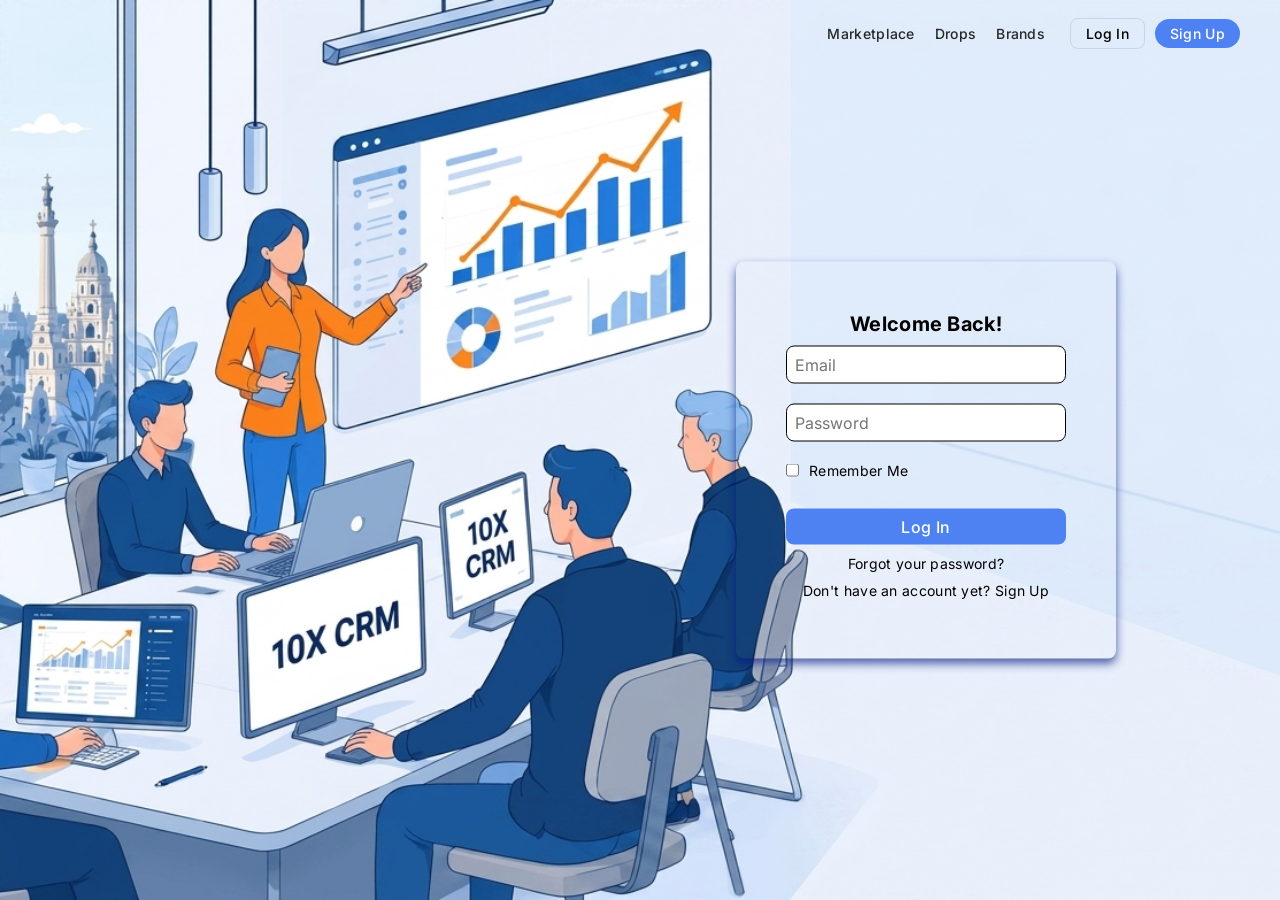
==== commit aa9abb17: "refactor: edit grid layout for aside and header, change logo on all of the pages" ====
--- a/index.html
+++ b/index.html
@@ -14,11 +14,6 @@
     <!-- header section with logo and navigation menu -->
 
     <header class="navbar">
-        <div class="nav-logo">
-            <a href="index.html">
-                <img src="assets/logo.png" alt="10X CRM Logo" class="logo">
-            </a>
-        </div>
 
         <nav class="nav-menu">
             <ul class="nav-links">
--- a/css/style.css
+++ b/css/style.css
@@ -136,17 +136,9 @@
   background-size: cover;
 }
 
-.logo {
-  width: 10rem;
-  border-radius: 0.8rem;
-  height: auto;
-  display: block;
-  margin-bottom: 0;
-}
-
 .navbar {
   display: flex;
-  justify-content: space-between;
+  justify-content: flex-end;
   align-items: center;
   width: 100%;
   padding: 0.8rem 3rem;
@@ -328,11 +320,20 @@
 }
 .app-layout {
   display: grid;
-  grid-template-areas: "header header" "aside main" "footer footer";
+  grid-template-areas: "aside header" "aside main" "footer footer";
   grid-template-columns: 24rem 1fr;
   grid-template-rows: auto 1fr auto;
   min-height: 100vh;
   background-color: #efefef;
+}
+
+.main-logo {
+  border-radius: 2rem;
+  border: 1px solid;
+  margin: 1rem auto;
+  width: 16rem;
+  padding: 2rem;
+  background-color: #df96ff;
 }
 
 .dashboard {
@@ -340,27 +341,28 @@
   height: 8rem;
   position: fixed;
   top: 0;
-  left: 0;
-  right: 0;
-  border-radius: 0 0 3rem 3rem;
-  border-bottom: 1px solid var(--text-secondary);
   grid-area: header;
   width: 100%;
-  background-color: #e2e2e2;
+  background-color: #e7e7e7;
   z-index: 1;
+  display: flex;
+  align-items: center;
+  justify-content: flex-end;
+  padding: 0 3rem;
 }
 
 .main-aside {
   grid-area: aside;
   width: 24rem;
   position: fixed;
-  top: 8rem;
-  height: calc(100vh - 8rem);
+  height: 100vh;
   overflow-y: auto;
   display: flex;
   flex-direction: column;
   margin-right: 1rem;
   box-shadow: 0px 5px 10px 0px rgba(136, 136, 136, 0.674);
+  z-index: 2;
+  background-color: #d5c3ff;
 }
 
 .sidebar {
@@ -450,7 +452,7 @@
   padding: 1.5rem;
   gap: 6rem;
   align-items: start;
-  align-content: center;
+  align-content: start;
   margin-top: 6rem;
 }
 
@@ -484,6 +486,9 @@
   height: fit-content;
   box-shadow: 0 4px 6px -1px rgba(0, 0, 0, 0.1);
 }
+.stat-card:hover {
+  transform: translateY(-2px);
+}
 .stat-card .stat-title {
   font-size: clamp(0.996rem, 0.938rem + 0.236vw, 1.2rem);
   font-weight: 500;
@@ -501,6 +506,10 @@
   background-color: #d5c3ff;
   border-radius: 2rem;
   box-shadow: 0 4px 6px -1px rgba(0, 0, 0, 0.1);
+  height: fit-content;
+}
+.panel:hover {
+  transform: translateY(-2px);
 }
 
 .dashboard-grid {
@@ -576,6 +585,62 @@
   font-size: clamp(0.996rem, 0.938rem + 0.236vw, 1.2rem);
   font-weight: 500;
   display: inline-block;
+}
+
+.left-pipeline {
+  display: flex;
+  flex-direction: column;
+  gap: 2rem;
+}
+
+.chart-wrapper {
+  display: flex;
+  justify-content: space-around;
+  gap: 1.5rem;
+  flex-wrap: wrap;
+  padding: 1rem 0;
+}
+
+.chart {
+  position: relative;
+  width: 10rem;
+  height: 10rem;
+  border-radius: 50%;
+  display: flex;
+  align-items: center;
+  justify-content: center;
+  transition: transform 0.3s ease, box-shadow 0.3s ease;
+  cursor: pointer;
+}
+.chart:hover {
+  transform: scale(1.05);
+  box-shadow: 0 10px 20px rgba(0, 0, 0, 0.08);
+}
+.chart .chart-inner {
+  position: absolute;
+  width: 7.5rem;
+  height: 7.5rem;
+  background-color: var(--bg-main);
+  border-radius: 50%;
+  display: flex;
+  align-items: center;
+  justify-content: center;
+}
+.chart p {
+  text-align: center;
+  font-size: clamp(0.996rem, 0.938rem + 0.236vw, 1.2rem);
+  font-weight: 500;
+  color: var(--text-secondary);
+  padding: 0 0.5rem;
+}
+.chart.chart-completed {
+  background: conic-gradient(#33705c 100%, rgba(0, 0, 0, 0.06) 100% 360deg);
+}
+.chart.chart-progress {
+  background: conic-gradient(#3b82f6 80%, rgba(0, 0, 0, 0.06) 80% 360deg);
+}
+.chart.chart-pending {
+  background: conic-gradient(#df96ff 20%, rgba(0, 0, 0, 0.06) 20% 360deg);
 }
 
 footer {
@@ -1114,4 +1179,343 @@
   margin-bottom: 0.8rem;
 }
 
+.tasks-wrapper {
+  display: grid;
+  grid-template-columns: repeat(2, 1fr);
+  gap: 1.5rem;
+  padding: 1.5rem;
+}
+
+.task-stat-card {
+  background-color: var(--card);
+  border-radius: 1.25rem;
+  padding: 1.5rem;
+  box-shadow: 0 4px 20px rgba(0, 0, 0, 0.03);
+  display: flex;
+  flex-direction: column;
+  justify-content: space-between;
+  transition: transform 0.3s ease;
+}
+.task-stat-card:hover {
+  transform: translateY(-2px);
+}
+.task-stat-card.task-contracts {
+  background: var(--button-primary);
+  color: var(--active);
+}
+.task-stat-card.task-contracts .card-header, .task-stat-card.task-contracts .card-body {
+  color: var(--active);
+}
+.task-stat-card.task-contracts .progress-bar {
+  background-color: rgba(255, 255, 255, 0.25);
+}
+.task-stat-card.task-contracts .progress-fill {
+  background-color: var(--active);
+}
+
+.card-header {
+  display: flex;
+  justify-content: space-between;
+  align-items: center;
+  font-size: clamp(0.996rem, 0.938rem + 0.236vw, 1.2rem);
+  font-weight: 500;
+  color: var(--text-secondary);
+  margin-bottom: 1rem;
+}
+
+.card-body {
+  display: flex;
+  justify-content: space-between;
+  align-items: baseline;
+  margin-bottom: 1rem;
+}
+.card-body .tasks-count {
+  font-size: 1.8rem;
+  font-weight: 700;
+  color: var(--text-primary);
+}
+.task-stat-card.task-contracts .card-body .tasks-count {
+  color: var(--active);
+}
+.card-body .percentage {
+  font-size: clamp(0.996rem, 0.938rem + 0.236vw, 1.2rem);
+  font-weight: 500;
+  color: var(--text-secondary);
+}
+.task-stat-card.task-contracts .card-body .percentage {
+  color: var(--active);
+}
+
+.progress-bar {
+  width: 100%;
+  height: 0.4rem;
+  background-color: var(--inactive);
+  border-radius: 1rem;
+  overflow: hidden;
+  position: relative;
+  opacity: 0.2;
+}
+.progress-bar .progress-fill {
+  height: 100%;
+  background-color: var(--button-primary);
+  border-radius: 1rem;
+  transition: width 0.6s ease;
+}
+
+.contracts-section {
+  padding: 1.5rem;
+}
+
+.section-main-title {
+  font-size: 2rem;
+  font-weight: 700;
+  color: var(--text-primary);
+  margin-bottom: 1.5rem;
+  margin-top: 0;
+}
+
+.contracts-grid {
+  display: grid;
+  grid-template-columns: 1fr 1.6fr 1.2fr;
+  gap: 1.5rem;
+}
+
+.dashboard-card {
+  background-color: var(--card);
+  border-radius: 1.25rem;
+  padding: 1.5rem;
+  box-shadow: 0 4px 20px rgba(0, 0, 0, 0.03);
+}
+.dashboard-card:hover {
+  transform: translateY(-2px);
+}
+
+.card-title-row {
+  display: flex;
+  justify-content: space-between;
+  align-items: center;
+  margin-bottom: 1.25rem;
+  padding-bottom: 0.8rem;
+  border-bottom: 1px solid var(--inactive);
+  opacity: 0.8;
+  cursor: pointer;
+}
+
+.card-title-row h3 {
+  font-size: clamp(1.162rem, 1.095rem + 0.276vw, 1.4rem);
+  font-weight: 600;
+  color: var(--text-primary);
+  margin: 0;
+}
+
+.card-actions {
+  display: flex;
+  align-items: center;
+  gap: 1rem;
+  cursor: pointer;
+}
+
+.view-all {
+  font-size: clamp(0.996rem, 0.938rem + 0.236vw, 1.2rem);
+  font-weight: 500;
+  color: var(--text-secondary);
+  cursor: pointer;
+  margin: 0;
+}
+
+/* Team Members */
+.members-list {
+  display: flex;
+  flex-direction: column;
+  gap: 1rem;
+}
+
+.member-item {
+  display: flex;
+  align-items: center;
+  gap: 1rem;
+  padding: 0.3rem 0;
+  transition: 0.3s ease;
+  cursor: pointer;
+}
+.member-item:hover {
+  background-color: rgb(159, 213, 255);
+}
+
+.member-avatar {
+  width: 4rem;
+  height: 4rem;
+  background-color: transparent;
+  border-radius: 0.8rem;
+  display: flex;
+  align-items: center;
+  justify-content: center;
+  color: var(--button-primary);
+}
+
+.member-info {
+  flex-grow: 1;
+  display: flex;
+  flex-direction: column;
+  gap: 0.2rem;
+}
+
+.member-name {
+  font-size: clamp(0.996rem, 0.938rem + 0.236vw, 1.2rem);
+  font-weight: 600;
+  color: var(--text-primary);
+  margin: 0;
+}
+
+.member-role {
+  font-size: clamp(0.996rem, 0.938rem + 0.236vw, 1.2rem);
+  font-weight: 400;
+  color: var(--text-secondary);
+  margin: 0;
+}
+
+.arrow-icon {
+  font-size: clamp(1.162rem, 1.095rem + 0.276vw, 1.4rem);
+  font-weight: 400;
+  color: var(--text-secondary);
+  margin: 0;
+}
+
+/* Today's Tasks */
+.task-rows {
+  display: flex;
+  flex-direction: column;
+  gap: 0.8rem;
+}
+
+.task-row {
+  display: flex;
+  justify-content: space-between;
+  align-items: center;
+  padding: 0.8rem 0.5rem;
+  border-radius: 0.75rem;
+  background-color: transparent;
+}
+
+.checkbox-container {
+  display: flex;
+  align-items: center;
+  gap: 0.8rem;
+  cursor: pointer;
+  font-size: clamp(0.996rem, 0.938rem + 0.236vw, 1.2rem);
+  font-weight: 500;
+  color: var(--text-primary);
+}
+
+.checkbox-container input {
+  display: none;
+}
+
+.checkbox-container input:checked ~ .checkmark {
+  background-color: var(--button-primary);
+  border-color: var(--button-primary);
+}
+
+.checkbox-container input:checked ~ .checkmark::after {
+  display: block;
+}
+
+.checkmark {
+  width: 1.6rem;
+  height: 1.6rem;
+  border: 1px solid var(--inactive);
+  border-radius: 0.5rem;
+  position: relative;
+  display: inline-block;
+}
+
+.checkmark::after {
+  content: "";
+  position: absolute;
+  display: none;
+  left: 0.4rem;
+  top: 0.1rem;
+  width: 0.3rem;
+  height: 0.7rem;
+  border: solid var(--active);
+  border-width: 0 2px 2px 0;
+  transform: rotate(45deg);
+}
+
+.task-text {
+  margin: 0;
+}
+
+.badge {
+  font-size: clamp(0.996rem, 0.938rem + 0.236vw, 1.2rem);
+  font-weight: 500;
+  padding: 0.2rem 0.6rem;
+  border-radius: 2rem;
+  margin: 0;
+}
+
+.status-waiting {
+  background-color: rgba(237, 67, 55, 0.1);
+  color: var(--error);
+}
+
+.status-executed {
+  background-color: rgba(16, 185, 129, 0.1);
+  color: var(--success);
+}
+
+.status-hold {
+  background-color: rgba(153, 153, 153, 0.1);
+  color: var(--inactive);
+}
+
+/* Today's Meetings */
+.meetings-list {
+  display: flex;
+  flex-direction: column;
+  gap: 0.8rem;
+}
+
+.meeting-item {
+  background-color: var(--bg-secondary);
+  padding: 0.9rem 1rem;
+  border-radius: 0.9rem;
+  position: relative;
+}
+.meeting-item p {
+  font-size: clamp(0.996rem, 0.938rem + 0.236vw, 1.2rem);
+  font-weight: 500;
+  color: var(--text-secondary);
+  margin: 0 0 0.2rem 0;
+}
+
+.active-meeting {
+  background-color: rgba(78, 130, 243, 0.08);
+}
+.active-meeting h4 {
+  color: var(--button-primary);
+}
+
+.meeting-content {
+  display: flex;
+  flex-direction: column;
+  position: relative;
+}
+.meeting-content h3, .meeting-content h4 {
+  font-size: clamp(0.996rem, 0.938rem + 0.236vw, 1.2rem);
+  font-weight: 600;
+  color: var(--text-primary);
+  margin: 0;
+}
+.meeting-content p {
+  font-size: clamp(0.996rem, 0.938rem + 0.236vw, 1.2rem);
+  font-weight: 400;
+  color: var(--text-secondary);
+  margin: 0.3rem 0 0 0;
+  line-height: 1.3;
+}
+.meeting-content p:last-of-type {
+  margin-top: 0.5rem;
+}
+
 /*# sourceMappingURL=style.css.map */
